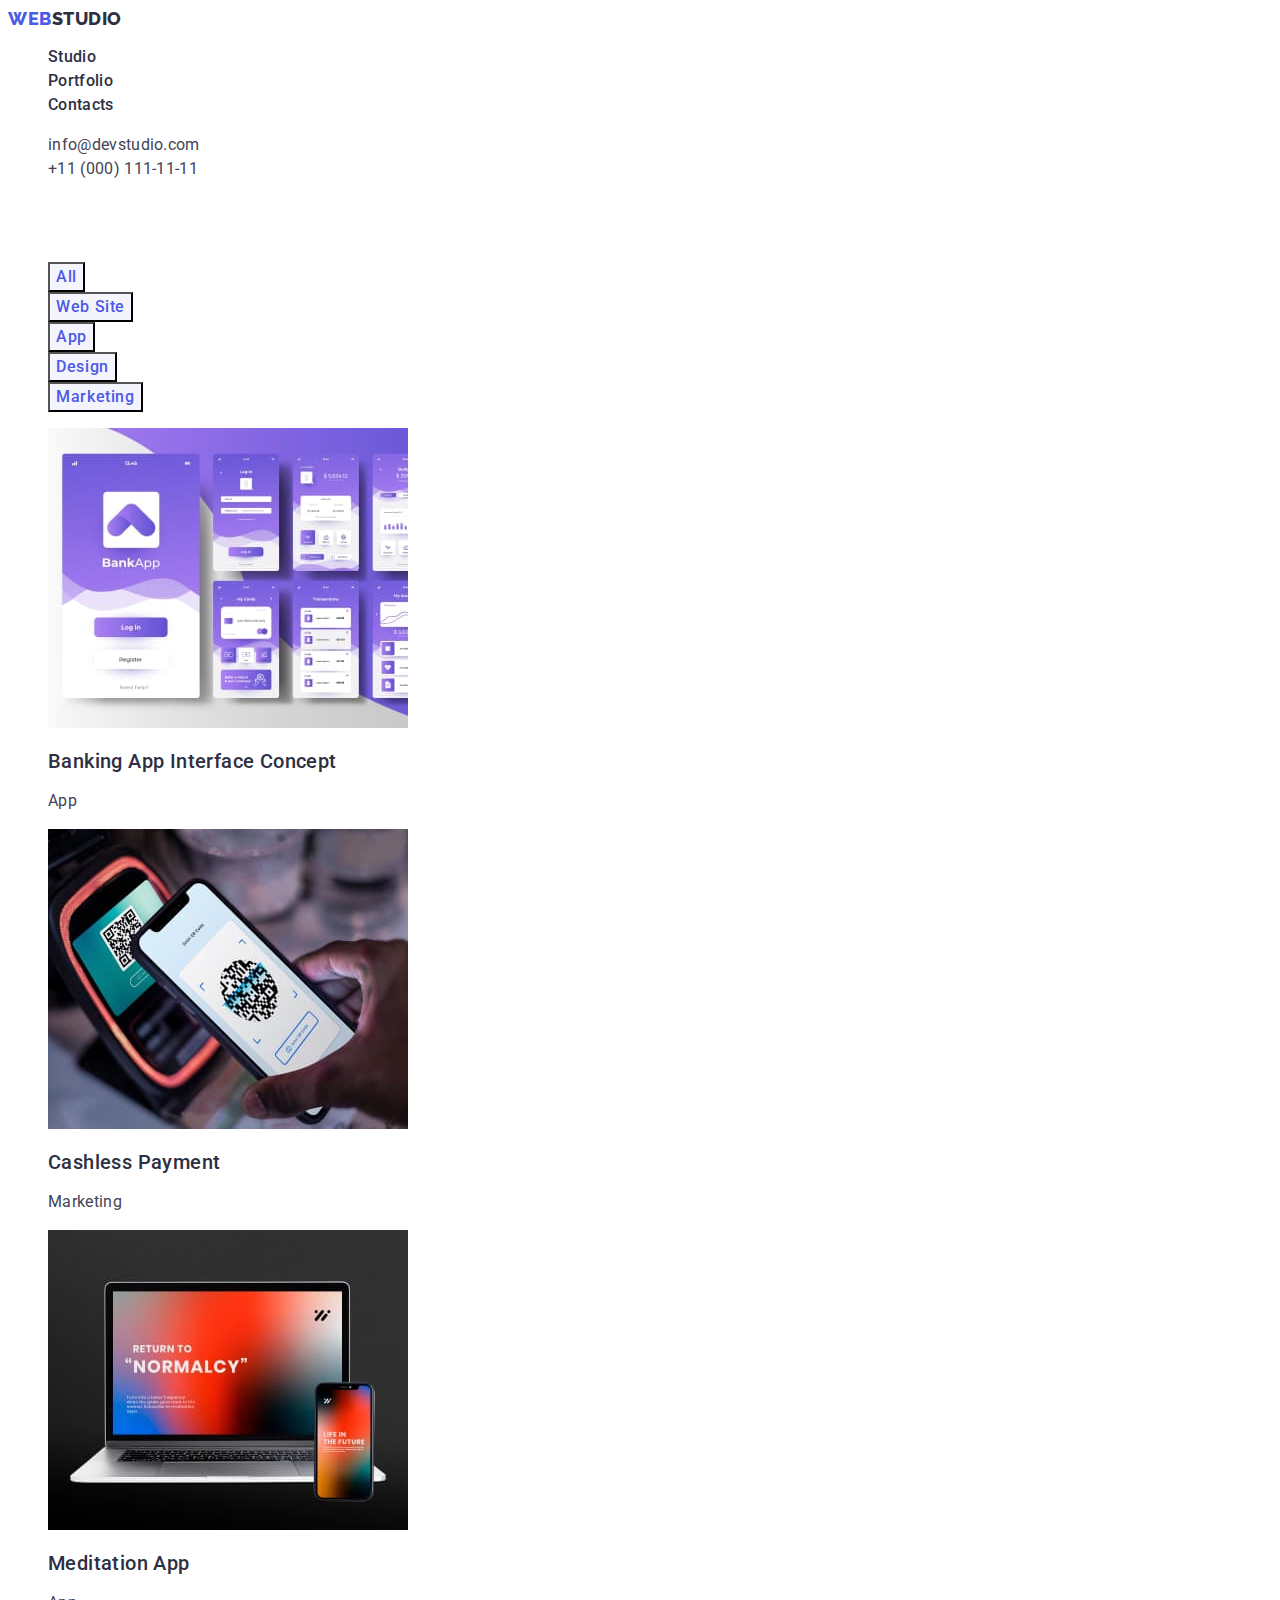
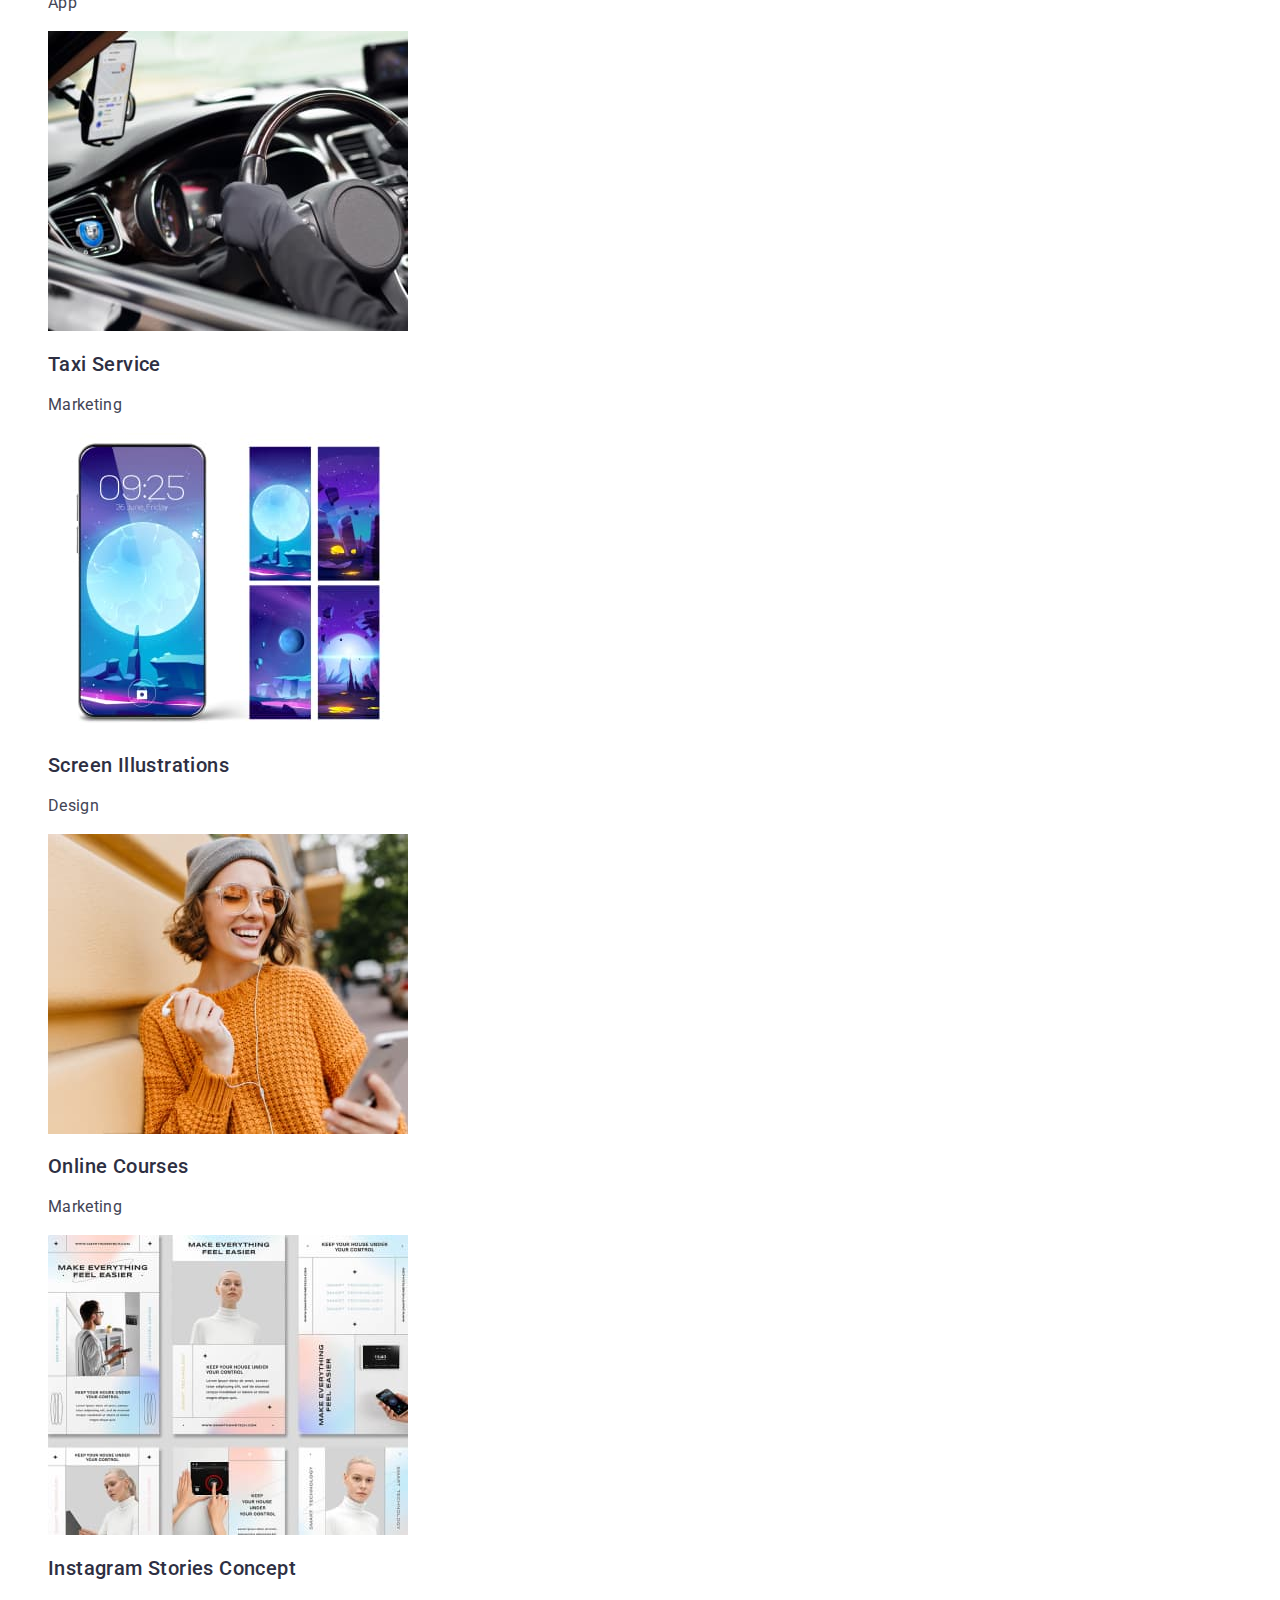
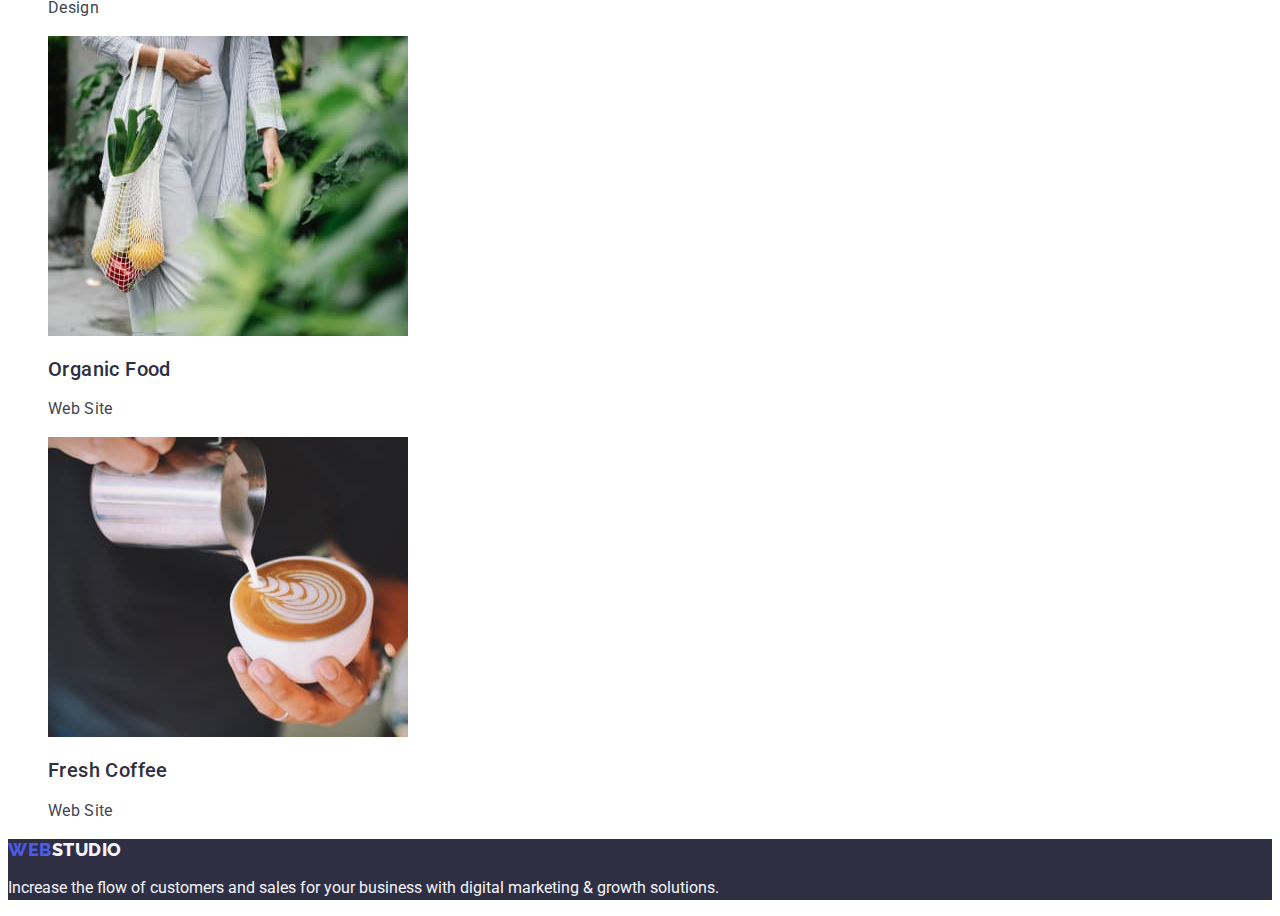
==== portfolio.html @ 1f7673ac "Initial commit" ====
<!DOCTYPE html>
<html lang="en">
  <head>
    <meta charset="UTF-8" />
    <meta http-equiv="X-UA-Compatible" content="IE=edge" />
    <meta name="viewport" content="width=device-width, initial-scale=1.0" />
    <title>Portfolio</title>

    <link rel="stylesheet" href="./css/styles.css" />

    <!-- fonts add -->
    <link rel="preconnect" href="https://fonts.googleapis.com" />
    <link rel="preconnect" href="https://fonts.gstatic.com" crossorigin />
    <link
      href="https://fonts.googleapis.com/css2?family=Raleway:wght@800&family=Roboto:wght@400;500;700;900&display=swap"
      rel="stylesheet"
    />
  </head>
  <body>
    <header>
      <!-- navigation -->
      <nav>
        <!-- logo -->
        <a class="logo link" href="./index.html"
          >Web<span class="part-logo-up">Studio</span>
        </a>

        <ul class="menu list">
          <li><a class="menu-item link" href="./index.html">Studio</a></li>
          <li>
            <a class="menu-item link" href="./portfolio.html">Portfolio</a>
          </li>
          <li><a class="menu-item link" href="">Contacts</a></li>
        </ul>
      </nav>

      <!-- contacts -->
      <address class="address">
        <ul class="list">
          <li>
            <a class="address-item link" href="mailto:info@devstudio.com"
              >info@devstudio.com</a
            >
          </li>
          <li>
            <a class="address-item link" href="tel:+110001111111"
              >+11 (000) 111-11-11</a
            >
          </li>
        </ul>
      </address>
    </header>

    <main>
      <section>
        <h1 class="project-title-main">List of projects</h1>

        <!-- filter buttons -->
        <ul class="buttons-list list">
          <li><button class="button-item" type="button">All</button></li>
          <li><button class="button-item" type="button">Web Site</button></li>
          <li><button class="button-item" type="button">App</button></li>
          <li><button class="button-item" type="button">Design</button></li>
          <li><button class="button-item" type="button">Marketing</button></li>
        </ul>

        <!-- list of the projects -->
        <ul class="project-list list">
          <li>
            <a class="link" href="">
              <img
                src="./images/listofproject/img-8.jpg"
                alt="App with Banking interface"
                width="360"
              />
              <h2 class="title-name">Banking App Interface Concept</h2>
              <p class="text-description">App</p>
            </a>
          </li>
          <li>
            <a class="link" href="">
              <img
                src="./images/listofproject/img-7.jpg"
                alt="Pay by mobile"
                width="360"
              />
              <h2 class="title-name">Cashless Payment</h2>
              <p class="text-description">Marketing</p>
            </a>
          </li>
          <li>
            <a class="link" href="">
              <img
                src="./images/listofproject/img-6.jpg"
                alt="Laptop with smartphone"
                width="360"
              />
              <h2 class="title-name">Meditation App</h2>
              <p class="text-description">App</p>
            </a>
          </li>
          <li>
            <a class="link" href="">
              <img
                src="./images/listofproject/img-5.jpg"
                alt="Driver in the car"
                width="360"
              />
              <h2 class="title-name">Taxi Service</h2>
              <p class="text-description">Marketing</p>
            </a>
          </li>
          <li>
            <a class="link" href="">
              <img
                src="./images/listofproject/img-4.jpg"
                alt="Another photo of mobile screen"
                width="360"
              />
              <h2 class="title-name">Screen Illustrations</h2>
              <p class="text-description">Design</p>
            </a>
          </li>
          <li>
            <a class="link" href="">
              <img
                src="./images/listofproject/img-3.jpg"
                alt="Girl with smartphone, lough"
                width="360"
              />
              <h2 class="title-name">Online Courses</h2>
              <p class="text-description">Marketing</p>
            </a>
          </li>
          <li>
            <a class="link" href="">
              <img
                src="./images/listofproject/img-2.jpg"
                alt="many different screens of mobile app"
                width="360"
              />
              <h2 class="title-name">Instagram Stories Concept</h2>
              <p class="text-description">Design</p>
            </a>
          </li>
          <li>
            <a class="link" href="">
              <img
                src="./images/listofproject/img-1.jpg"
                alt="girl with bag"
                width="360"
              />
              <h2 class="title-name">Organic Food</h2>
              <p class="text-description">Web Site</p>
            </a>
          </li>
          <li>
            <a class="link" href="">
              <img
                src="./images/listofproject/img.jpg"
                alt="cup of coffe"
                width="360"
              />
              <h2 class="title-name">Fresh Coffee</h2>
              <p class="text-description">Web Site</p>
            </a>
          </li>
        </ul>
      </section>
    </main>
    <footer class="footer-space">
      <!-- logo -->
      <a class="logo link" href="./index.html">
        Web<span class="part-logo-down">Studio</span>
      </a>
      <p class="footer-about">
        Increase the flow of customers and sales for your business with digital
        marketing & growth solutions.
      </p>
    </footer>
  </body>
</html>
---- css/styles.css ----
:root {
  /* background color */
  --background-color: #ffffff;
  --background-section-color: #2e2f42;

  /* text color */
  --main-title-color: #2e2f42;
  --text-description-color: #434455;
  --footer-text-color: #f4f4fd;
  --nav-color: #2e2f42;

  /* logo color */
  --logo-main-color: #4d5ae5;
  --logo-header-color: #2e2f42;

  /* link and button color */
  --linkhover-color: #404bbf;
  --button-normal-color: #4d5ae5;
  --button-hover-color: #404bbf;
}

/* global styles */
body {
  font-family: "Roboto", sans-serif;
  color: #434455;
  background-color: var(--background-color);
}

.link {
  text-decoration: none;
}

.list {
  list-style: none;
}

.advantages-title-main,
.project-title-main {
  visibility: hidden;
}

.title-name {
  font-weight: 500;
  font-size: 20px;
  line-height: 1.2;
  letter-spacing: 0.02em;
  color: var(--main-title-color);
}

.text-description {
  font-weight: 400;
  font-size: 16px;
  line-height: 1.5;
  letter-spacing: 0.02em;
  color: var(--text-description-color);
}

/*------------- logo styles ----------------*/
.logo {
  font-family: Raleway, sans-serif;
  font-weight: 800;
  font-size: 18px;
  line-height: 1.17;
  letter-spacing: 0.03em;
  text-transform: uppercase;
  color: var(--logo-main-color);
}

.logo .part-logo-up {
  color: var(--logo-header-color);
}

.logo .part-logo-down {
  color: var(--footer-text-color);
}

/* -------------header------------------------- */
/*------------- navigation styles ----------------*/
.menu-item {
  font-weight: 500;
  font-size: 16px;
  line-height: 1.5;
  letter-spacing: 0.02em;
  color: var(--nav-color);
}

.address {
  font-style: normal;
}

.address-item {
  font-size: 16px;
  line-height: 1.5;
  letter-spacing: 0.02em;
  color: var(--text-description-color);
}

/* hover and focus */
.menu-item:hover,
.menu-item:focus,
.address-item:hover,
.address-item:focus {
  color: var(--linkhover-color);
}

/*------------footer styles------------------- */

.footer-space {
  background: var(--background-section-color);
}

.footer-about {
  font-weight: 400;
  font-size: 16px;
  line-height: 1.5;
  color: var(--footer-text-color);
}

/* -----------PAGE index-------------------- */
/* ----hero----- */
.section-hero {
  background: var(--background-section-color);
}

.hero-title {
  font-weight: 700;
  font-size: 56px;
  line-height: 1.07;
  letter-spacing: 0.02em;
  text-align: center;
  color: #ffffff;
}

.button-hero {
  font-family: "Roboto", sans-serif;
  font-weight: 500;
  font-size: 16px;
  line-height: 1.5;
  letter-spacing: 0.04em;
  color: #ffffff;
  background-color: var(--button-normal-color);
  cursor: pointer;
}
.button-hero:hover,
.button-hero:focus {
  background-color: var(--button-hover-color);
}

/* <!-- advantages -->  */

/* <!-- type of project --> */
.type-project-title {
  font-weight: 700;
  font-size: 36px;
  line-height: 1.11;
  letter-spacing: 0.02em;
  text-align: center;
  text-transform: capitalize;
  color: var(--main-title-color);
}

/* <!-- our team --> */

.section-team {
  background-color: #f4f4fd;
}

.team-title-main {
  font-weight: 700;
  font-size: 36px;
  line-height: 1.11;
  letter-spacing: 0.02em;
  text-align: center;
  text-transform: capitalize;
  color: var(--main-title-color);
}

.team-item {
  background-color: var(--background-color);
}

/* -----------PAGE portfolio-------------------- */

/* <!-- filter buttons --> */

.button-item {
  font-family: "Roboto", sans-serif;
  font-weight: 500;
  font-size: 16px;
  line-height: 1.5;
  letter-spacing: 0.04em;
  color: var(--button-normal-color);
  background-color: var(--footer-text-color);
  cursor: pointer;
}

.button-item:hover,
.button-item:focus {
  background-color: var(--button-hover-color);
  color: #ffffff;
}

/* <!-- list of the projects --> */
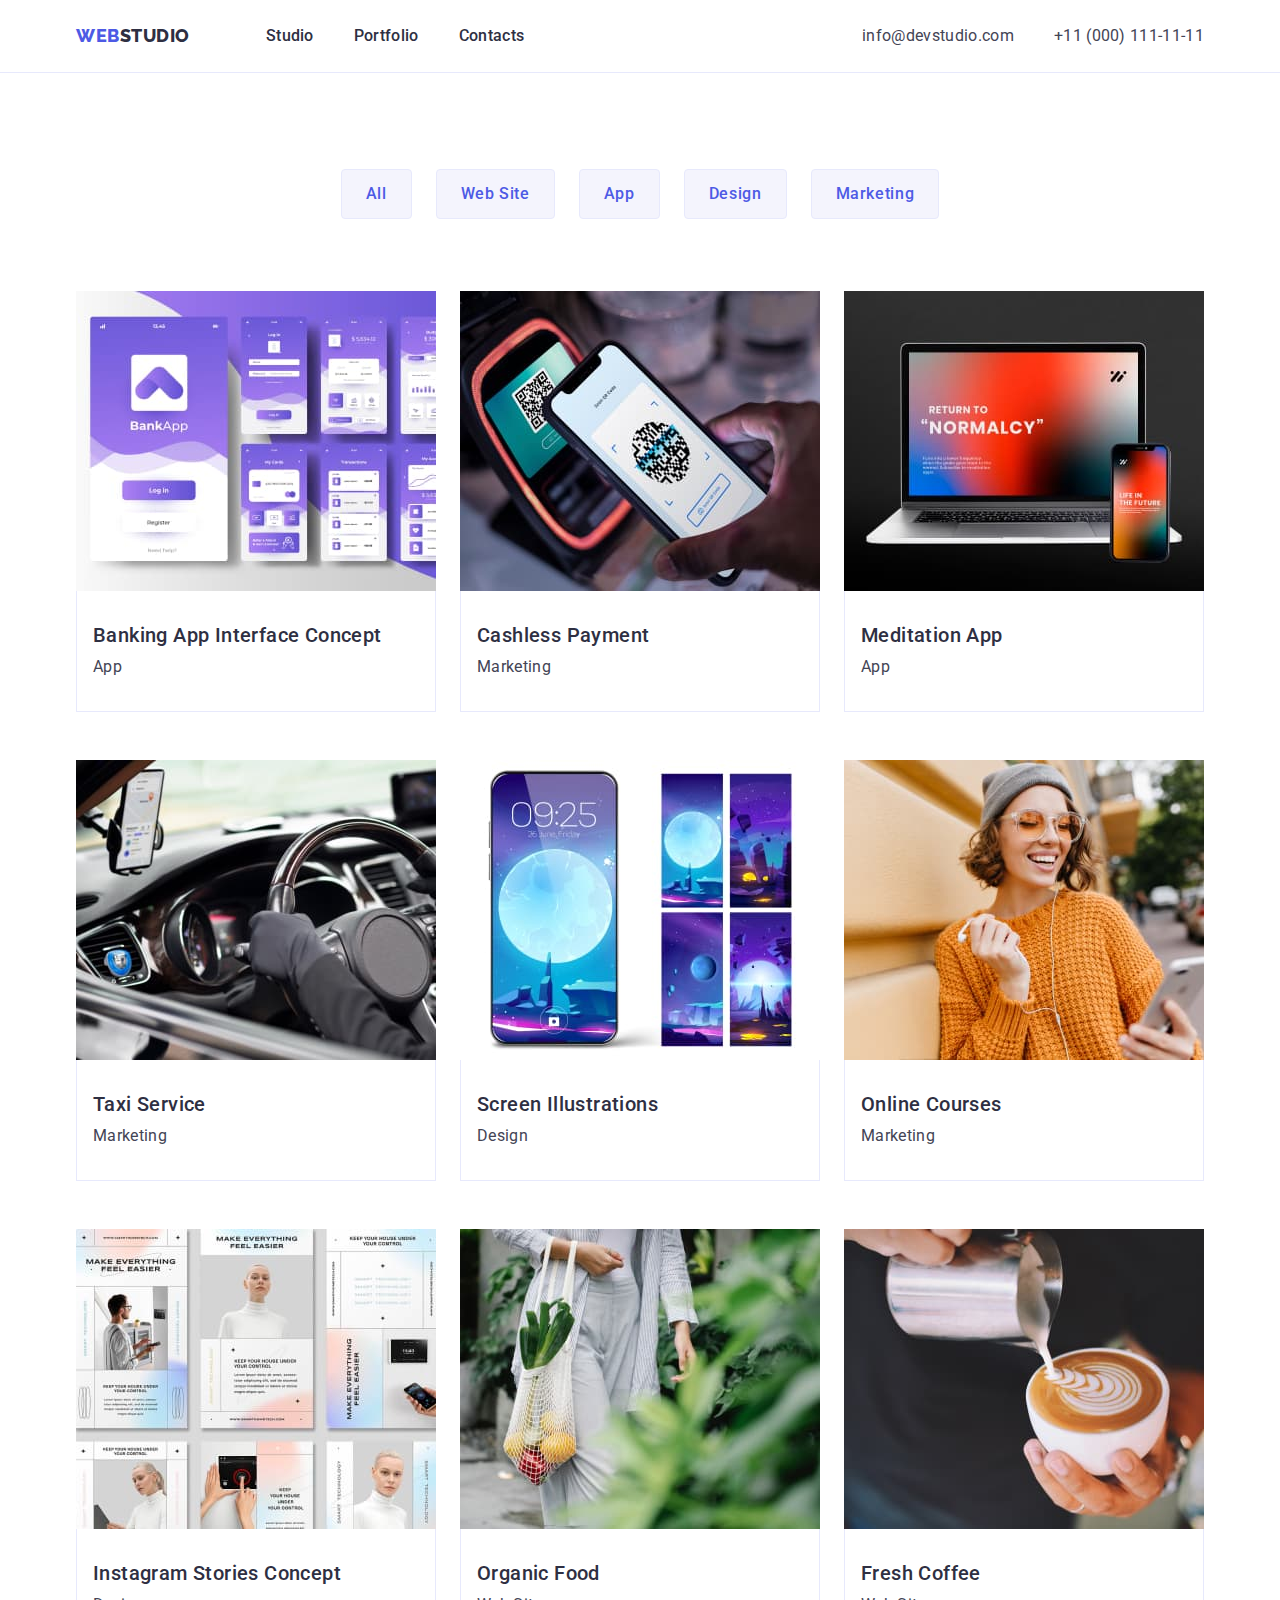
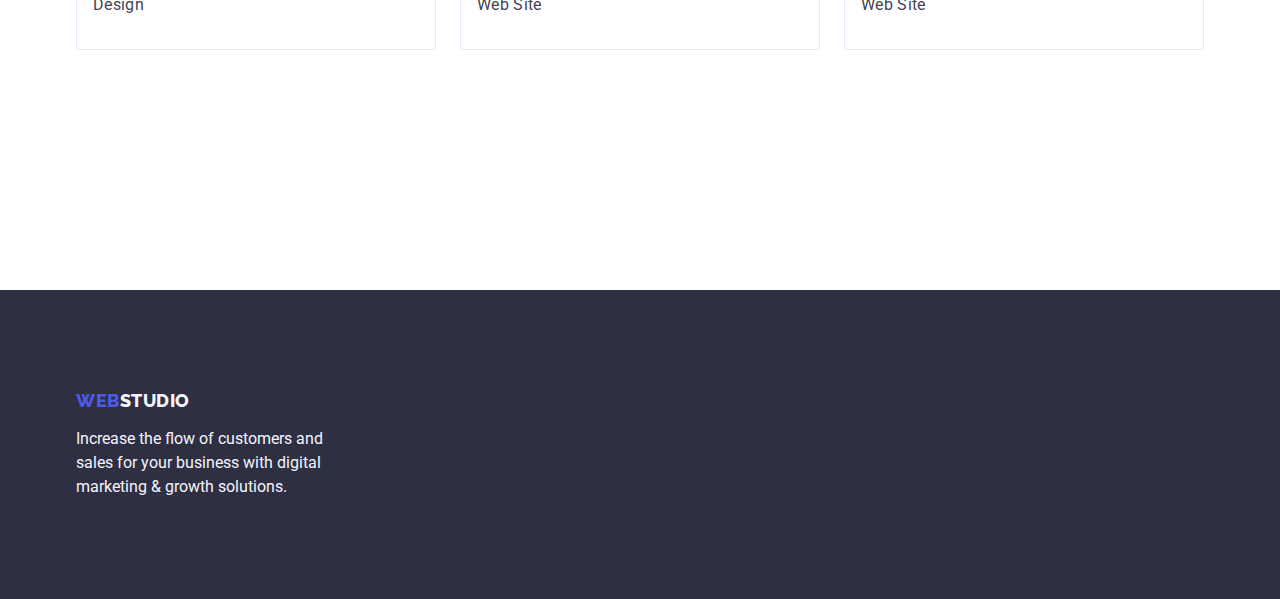
==== commit 4da63f19: "Check after first list of mistakes" ====
--- a/portfolio.html
+++ b/portfolio.html
@@ -6,8 +6,6 @@
     <meta name="viewport" content="width=device-width, initial-scale=1.0" />
     <title>Portfolio</title>
 
-    <link rel="stylesheet" href="./css/styles.css" />
-
     <!-- fonts add -->
     <link rel="preconnect" href="https://fonts.googleapis.com" />
     <link rel="preconnect" href="https://fonts.gstatic.com" crossorigin />
@@ -15,168 +13,205 @@
       href="https://fonts.googleapis.com/css2?family=Raleway:wght@800&family=Roboto:wght@400;500;700;900&display=swap"
       rel="stylesheet"
     />
+    <!-- normalize -->
+    <link
+      rel="stylesheet"
+      href="https://cdnjs.cloudflare.com/ajax/libs/modern-normalize/1.1.0/modern-normalize.min.css"
+    />
+
+    <link rel="stylesheet" href="./css/styles.css" />
   </head>
   <body>
-    <header>
+    <header class="header-section">
       <!-- navigation -->
-      <nav>
-        <!-- logo -->
-        <a class="logo link" href="./index.html"
-          >Web<span class="part-logo-up">Studio</span>
-        </a>
-
-        <ul class="menu list">
-          <li><a class="menu-item link" href="./index.html">Studio</a></li>
-          <li>
-            <a class="menu-item link" href="./portfolio.html">Portfolio</a>
-          </li>
-          <li><a class="menu-item link" href="">Contacts</a></li>
-        </ul>
-      </nav>
-
-      <!-- contacts -->
-      <address class="address">
-        <ul class="list">
-          <li>
-            <a class="address-item link" href="mailto:info@devstudio.com"
-              >info@devstudio.com</a
-            >
-          </li>
-          <li>
-            <a class="address-item link" href="tel:+110001111111"
-              >+11 (000) 111-11-11</a
-            >
-          </li>
-        </ul>
-      </address>
+      <div class="header-main container">
+        <nav class="navigation">
+          <!-- logo -->
+          <a class="logo link" href="./index.html">Web<span class="part-logo-up">Studio</span> </a>
+
+          <ul class="menu list">
+            <li class="menu-item"><a class="menu-button link" href="./index.html">Studio</a></li>
+            <li class="menu-item">
+              <a class="menu-button link" href="./portfolio.html">Portfolio</a>
+            </li>
+            <li class="menu-item"><a class="menu-button link" href="">Contacts</a></li>
+          </ul>
+        </nav>
+
+        <!-- contacts -->
+        <address class="address">
+          <ul class="address-box list">
+            <li class="address-list">
+              <a class="address-item link" href="mailto:info@devstudio.com">info@devstudio.com</a>
+            </li>
+            <li class="address-list">
+              <a class="address-item link" href="tel:+110001111111">+11 (000) 111-11-11</a>
+            </li>
+          </ul>
+        </address>
+      </div>
     </header>
-
     <main>
-      <section>
-        <h1 class="project-title-main">List of projects</h1>
-
-        <!-- filter buttons -->
-        <ul class="buttons-list list">
-          <li><button class="button-item" type="button">All</button></li>
-          <li><button class="button-item" type="button">Web Site</button></li>
-          <li><button class="button-item" type="button">App</button></li>
-          <li><button class="button-item" type="button">Design</button></li>
-          <li><button class="button-item" type="button">Marketing</button></li>
-        </ul>
-
-        <!-- list of the projects -->
-        <ul class="project-list list">
-          <li>
-            <a class="link" href="">
-              <img
-                src="./images/listofproject/img-8.jpg"
-                alt="App with Banking interface"
-                width="360"
-              />
-              <h2 class="title-name">Banking App Interface Concept</h2>
-              <p class="text-description">App</p>
-            </a>
-          </li>
-          <li>
-            <a class="link" href="">
-              <img
-                src="./images/listofproject/img-7.jpg"
-                alt="Pay by mobile"
-                width="360"
-              />
-              <h2 class="title-name">Cashless Payment</h2>
-              <p class="text-description">Marketing</p>
-            </a>
-          </li>
-          <li>
-            <a class="link" href="">
-              <img
-                src="./images/listofproject/img-6.jpg"
-                alt="Laptop with smartphone"
-                width="360"
-              />
-              <h2 class="title-name">Meditation App</h2>
-              <p class="text-description">App</p>
-            </a>
-          </li>
-          <li>
-            <a class="link" href="">
-              <img
-                src="./images/listofproject/img-5.jpg"
-                alt="Driver in the car"
-                width="360"
-              />
-              <h2 class="title-name">Taxi Service</h2>
-              <p class="text-description">Marketing</p>
-            </a>
-          </li>
-          <li>
-            <a class="link" href="">
-              <img
-                src="./images/listofproject/img-4.jpg"
-                alt="Another photo of mobile screen"
-                width="360"
-              />
-              <h2 class="title-name">Screen Illustrations</h2>
-              <p class="text-description">Design</p>
-            </a>
-          </li>
-          <li>
-            <a class="link" href="">
-              <img
-                src="./images/listofproject/img-3.jpg"
-                alt="Girl with smartphone, lough"
-                width="360"
-              />
-              <h2 class="title-name">Online Courses</h2>
-              <p class="text-description">Marketing</p>
-            </a>
-          </li>
-          <li>
-            <a class="link" href="">
-              <img
-                src="./images/listofproject/img-2.jpg"
-                alt="many different screens of mobile app"
-                width="360"
-              />
-              <h2 class="title-name">Instagram Stories Concept</h2>
-              <p class="text-description">Design</p>
-            </a>
-          </li>
-          <li>
-            <a class="link" href="">
-              <img
-                src="./images/listofproject/img-1.jpg"
-                alt="girl with bag"
-                width="360"
-              />
-              <h2 class="title-name">Organic Food</h2>
-              <p class="text-description">Web Site</p>
-            </a>
-          </li>
-          <li>
-            <a class="link" href="">
-              <img
-                src="./images/listofproject/img.jpg"
-                alt="cup of coffe"
-                width="360"
-              />
-              <h2 class="title-name">Fresh Coffee</h2>
-              <p class="text-description">Web Site</p>
-            </a>
-          </li>
-        </ul>
+      <section class="portfolio-section">
+        <div class="container">
+          <h1 class="project-title-main">List of projects</h1>
+
+          <!-- filter buttons -->
+          <ul class="buttons-list list">
+            <li class="button-list-item"><button class="button-item" type="button">All</button></li>
+            <li class="button-list-item">
+              <button class="button-item" type="button">Web Site</button>
+            </li>
+            <li class="button-list-item"><button class="button-item" type="button">App</button></li>
+            <li class="button-list-item">
+              <button class="button-item" type="button">Design</button>
+            </li>
+            <li class="button-list-item">
+              <button class="button-item" type="button">Marketing</button>
+            </li>
+          </ul>
+
+          <!-- list of the projects -->
+          <ul class="project-list list">
+            <li class="project-item">
+              <a class="link" href="">
+                <img
+                  class="img"
+                  src="./images/listofproject/img-8.jpg"
+                  alt="App with Banking interface"
+                  width="360"
+                />
+                <div class="project-item-text">
+                  <h2 class="title-name">Banking App Interface Concept</h2>
+                  <p class="text-description">App</p>
+                </div>
+              </a>
+            </li>
+            <li class="project-item">
+              <a class="link" href="">
+                <img
+                  class="img"
+                  src="./images/listofproject/img-7.jpg"
+                  alt="Pay by mobile"
+                  width="360"
+                />
+                <div class="project-item-text">
+                  <h2 class="title-name">Cashless Payment</h2>
+                  <p class="text-description">Marketing</p>
+                </div>
+              </a>
+            </li>
+            <li class="project-item">
+              <a class="link" href="">
+                <img
+                  class="img"
+                  src="./images/listofproject/img-6.jpg"
+                  alt="Laptop with smartphone"
+                  width="360"
+                />
+                <div class="project-item-text">
+                  <h2 class="title-name">Meditation App</h2>
+                  <p class="text-description">App</p>
+                </div>
+              </a>
+            </li>
+            <li class="project-item">
+              <a class="link" href="">
+                <img
+                  class="img"
+                  src="./images/listofproject/img-5.jpg"
+                  alt="Driver in the car"
+                  width="360"
+                />
+                <div class="project-item-text">
+                  <h2 class="title-name">Taxi Service</h2>
+                  <p class="text-description">Marketing</p>
+                </div>
+              </a>
+            </li>
+            <li class="project-item">
+              <a class="link" href="">
+                <img
+                  class="img"
+                  src="./images/listofproject/img-4.jpg"
+                  alt="Another photo of mobile screen"
+                  width="360"
+                />
+                <div class="project-item-text">
+                  <h2 class="title-name">Screen Illustrations</h2>
+                  <p class="text-description">Design</p>
+                </div>
+              </a>
+            </li>
+            <li class="project-item">
+              <a class="link" href="">
+                <img
+                  class="img"
+                  src="./images/listofproject/img-3.jpg"
+                  alt="Girl with smartphone, lough"
+                  width="360"
+                />
+                <div class="project-item-text">
+                  <h2 class="title-name">Online Courses</h2>
+                  <p class="text-description">Marketing</p>
+                </div>
+              </a>
+            </li>
+            <li class="project-item">
+              <a class="link" href="">
+                <img
+                  class="img"
+                  src="./images/listofproject/img-2.jpg"
+                  alt="many different screens of mobile app"
+                  width="360"
+                />
+                <div class="project-item-text">
+                  <h2 class="title-name">Instagram Stories Concept</h2>
+                  <p class="text-description">Design</p>
+                </div>
+              </a>
+            </li>
+            <li class="project-item">
+              <a class="link" href="">
+                <img
+                  class="img"
+                  src="./images/listofproject/img-1.jpg"
+                  alt="girl with bag"
+                  width="360"
+                />
+                <div class="project-item-text">
+                  <h2 class="title-name">Organic Food</h2>
+                  <p class="text-description">Web Site</p>
+                </div>
+              </a>
+            </li>
+            <li class="project-item">
+              <a class="link" href="">
+                <img
+                  class="img"
+                  src="./images/listofproject/img.jpg"
+                  alt="cup of coffe"
+                  width="360"
+                />
+                <div class="project-item-text">
+                  <h2 class="title-name">Fresh Coffee</h2>
+                  <p class="text-description">Web Site</p>
+                </div>
+              </a>
+            </li>
+          </ul>
+        </div>
       </section>
     </main>
     <footer class="footer-space">
       <!-- logo -->
-      <a class="logo link" href="./index.html">
-        Web<span class="part-logo-down">Studio</span>
-      </a>
-      <p class="footer-about">
-        Increase the flow of customers and sales for your business with digital
-        marketing & growth solutions.
-      </p>
+      <div class="container">
+        <a class="logo link" href="./index.html"> Web<span class="part-logo-down">Studio</span> </a>
+        <p class="footer-about">
+          Increase the flow of customers and sales for your business with digital marketing & growth
+          solutions.
+        </p>
+      </div>
     </footer>
   </body>
 </html>
--- a/css/styles.css
+++ b/css/styles.css
@@ -20,12 +20,31 @@
 }
 
 /* global styles */
+h1,
+h2,
+h3,
+h4,
+h5,
+h6,
+p,
+ul {
+  margin: 0;
+  padding: 0;
+}
+
 body {
-  font-family: "Roboto", sans-serif;
+  font-family: 'Roboto', sans-serif;
   color: #434455;
   background-color: var(--background-color);
 }
 
+.container {
+  max-width: 1158px;
+  padding: 0 15px 0 15px;
+  margin-left: auto;
+  margin-right: auto;
+}
+
 .link {
   text-decoration: none;
 }
@@ -36,7 +55,11 @@
 
 .advantages-title-main,
 .project-title-main {
-  visibility: hidden;
+  display: none;
+}
+
+.img {
+  display: block;
 }
 
 .title-name {
@@ -57,6 +80,8 @@
 
 /*------------- logo styles ----------------*/
 .logo {
+  margin-right: 76px;
+
   font-family: Raleway, sans-serif;
   font-weight: 800;
   font-size: 18px;
@@ -76,16 +101,60 @@
 
 /* -------------header------------------------- */
 /*------------- navigation styles ----------------*/
+.header-section {
+  border-bottom: 1px solid #e7e9fc;
+}
+
+.header-main {
+  display: flex;
+  padding-top: 24px;
+  padding-bottom: 24px;
+  justify-content: space-between;
+  align-items: center;
+}
+
+.navigation {
+  display: flex;
+  margin-right: auto;
+  align-items: center;
+}
+
+.menu {
+  display: flex;
+}
+
+.menu-button {
+  padding: 24px 0;
+
+  font-weight: 500;
+  font-size: 16px;
+  line-height: 1.5;
+  letter-spacing: 0.02em;
+  color: var(--nav-color);
+}
+
 .menu-item {
-  font-weight: 500;
-  font-size: 16px;
-  line-height: 1.5;
-  letter-spacing: 0.02em;
-  color: var(--nav-color);
+  margin-right: 40px;
+}
+
+.menu-item:nth-last-child(-n + 1) {
+  margin-right: 0;
 }
 
 .address {
   font-style: normal;
+}
+
+.address-box {
+  display: flex;
+}
+
+.address-list {
+  margin-right: 40px;
+}
+
+.address-list:nth-last-child(-n + 1) {
+  margin-right: 0;
 }
 
 .address-item {
@@ -107,9 +176,16 @@
 
 .footer-space {
   background: var(--background-section-color);
+  padding: 100px 0;
+}
+
+.footer-space .logo {
+  display: inline-block;
+  margin-bottom: 16px;
 }
 
 .footer-about {
+  width: 264px;
   font-weight: 400;
   font-size: 16px;
   line-height: 1.5;
@@ -118,29 +194,49 @@
 
 /* -----------PAGE index-------------------- */
 /* ----hero----- */
-.section-hero {
+.hero-section {
+  padding-top: 188px;
+  padding-bottom: 188px;
+  text-align: center;
   background: var(--background-section-color);
 }
 
 .hero-title {
+  display: block;
+  margin-right: auto;
+  margin-left: auto;
+  margin-bottom: 48px;
+  max-width: 496px;
+
   font-weight: 700;
   font-size: 56px;
   line-height: 1.07;
   letter-spacing: 0.02em;
-  text-align: center;
   color: #ffffff;
 }
 
 .button-hero {
-  font-family: "Roboto", sans-serif;
+  display: block;
+  min-width: 169px;
+  height: 56px;
+  margin-right: auto;
+  margin-left: auto;
+  padding-top: 16px;
+  padding-bottom: 16px;
+  border-radius: 4px;
+  box-shadow: 0px 4px 4px rgba(0, 0, 0, 0.15);
+
+  font-family: 'Roboto', sans-serif;
   font-weight: 500;
   font-size: 16px;
   line-height: 1.5;
   letter-spacing: 0.04em;
   color: #ffffff;
   background-color: var(--button-normal-color);
+  border: none;
   cursor: pointer;
 }
+
 .button-hero:hover,
 .button-hero:focus {
   background-color: var(--button-hover-color);
@@ -148,8 +244,38 @@
 
 /* <!-- advantages -->  */
 
+.advantages-section {
+  padding: 120px 0;
+}
+
+.advantages-list {
+  display: flex;
+  margin-left: auto;
+  margin-right: auto;
+}
+
+.advantages-item {
+  width: calc((100% - 72px) / 4);
+  margin-right: 24px;
+}
+
+.advantages-item:nth-last-child(-n + 1) {
+  margin-right: 0;
+}
+
+.advantages-item > .title-name {
+  margin-bottom: 8px;
+}
+
 /* <!-- type of project --> */
+
+.type-project-section {
+  padding-bottom: 120px;
+}
+
 .type-project-title {
+  margin-bottom: 72px;
+
   font-weight: 700;
   font-size: 36px;
   line-height: 1.11;
@@ -159,13 +285,32 @@
   color: var(--main-title-color);
 }
 
+.type-project-list {
+  display: flex;
+  margin-left: auto;
+  margin-bottom: auto;
+}
+
+.type-project-item {
+  margin-right: 24px;
+  width: calc((100% - 1px) / 3);
+}
+
+.type-project-item:nth-last-child(-n + 1) {
+  margin-right: 0;
+}
+
 /* <!-- our team --> */
 
 .section-team {
+  padding: 120px 0;
+
   background-color: #f4f4fd;
 }
 
 .team-title-main {
+  margin-bottom: 72px;
+
   font-weight: 700;
   font-size: 36px;
   line-height: 1.11;
@@ -175,16 +320,58 @@
   color: var(--main-title-color);
 }
 
+.team-list {
+  display: flex;
+}
+
 .team-item {
+  margin-right: 24px;
+  width: 264px;
+  border-radius: 0px 0px 4px 4px;
+
   background-color: var(--background-color);
 }
 
+.team-item:nth-last-child(-n + 1) {
+  margin-right: 0;
+}
+
+.team-item-text {
+  padding: 32px 16px;
+  text-align: center;
+}
+
+.team-item-text .title-name {
+  margin-bottom: 8px;
+}
+
 /* -----------PAGE portfolio-------------------- */
+.portfolio-section {
+  padding: 96px 0 120px;
+}
 
 /* <!-- filter buttons --> */
 
+.buttons-list {
+  display: flex;
+  justify-content: center;
+}
+
+.button-list-item {
+  margin-right: 24px;
+}
+
+.button-list-item:nth-last-child(-n + 1) {
+  margin-right: 0;
+}
+
 .button-item {
-  font-family: "Roboto", sans-serif;
+  padding: 12px 24px 12px 24px;
+  border: 1px solid #e7e9fc;
+  border-radius: 4px;
+  align-items: center;
+
+  font-family: 'Roboto', sans-serif;
   font-weight: 500;
   font-size: 16px;
   line-height: 1.5;
@@ -201,3 +388,37 @@
 }
 
 /* <!-- list of the projects --> */
+
+.project-list {
+  display: flex;
+  flex-wrap: wrap;
+  margin-top: 72px;
+  margin-bottom: 120px;
+}
+
+.project-item {
+  margin-right: 24px;
+  margin-bottom: 48px;
+  flex-basis: calc((100% - 48px) / 3);
+}
+
+.project-item:nth-child(3n + 3) {
+  margin-right: 0;
+}
+
+.project-item:nth-last-child(-n + 3) {
+  margin-bottom: 0;
+}
+
+.project-item-text {
+  padding-top: 32px;
+  padding-bottom: 32px;
+  padding-left: 16px;
+  border-bottom: 1px solid #e7e9fc;
+  border-left: 1px solid #e7e9fc;
+  border-right: 1px solid #e7e9fc;
+}
+
+.project-item .title-name {
+  margin-bottom: 8px;
+}
